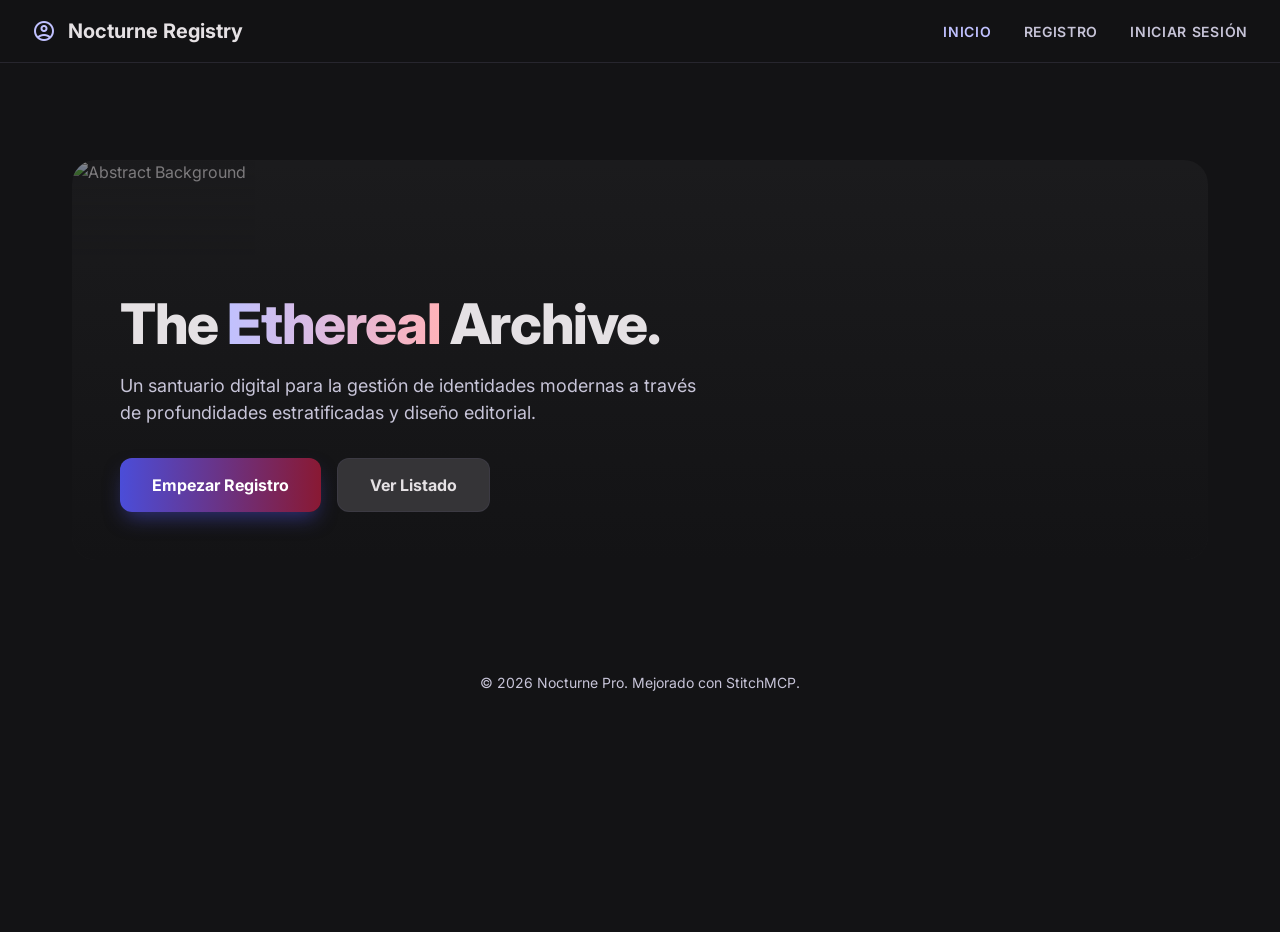
==== public/template/index.html @ ec6bef7e "Feat: implementacion completa de diseño premium Nocturne y ajustes de navegacion" ====
<!DOCTYPE html>
<html lang="es">
<head>
    <meta charset="UTF-8">
    <meta name="viewport" content="width=device-width, initial-scale=1.0">
    <title>Nocturne Registry | Inicio</title>
    <meta name="description" content="Gestión profesional de usuarios con estética editorial.">
    <link rel="preconnect" href="https://fonts.googleapis.com">
    <link rel="preconnect" href="https://fonts.gstatic.com" crossorigin>
    <link href="https://fonts.googleapis.com/css2?family=Inter:wght@400;500;600;800&display=swap" rel="stylesheet">
    <link href="https://fonts.googleapis.com/css2?family=Material+Symbols+Outlined:wght,FILL@100..700,0..1&display=swap" rel="stylesheet">
    <link rel="stylesheet" href="../../static/css/styles.css">
</head>
<body>
    <header>
        <div class="logo">
            <span class="material-symbols-outlined logo-icon">account_circle</span>
            Nocturne Registry
        </div>
        <nav>
            <ul>
                <li><a href="index.html" class="active">Inicio</a></li>
                <li><a href="registro.html">Registro</a></li>
                <li><a href="login.html">Iniciar Sesión</a></li>
            </ul>
        </nav>
    </header>

    <div class="container" style="margin-top: 2rem;">
        <main>
            <section class="hero">
                <div class="hero-bg">
                    <img src="https://images.unsplash.com/photo-1618005182384-a83a8bd57fbe?q=80&w=2564&auto=format&fit=crop" alt="Abstract Background">
                    <div class="hero-gradient"></div>
                </div>
                <div class="hero-content">
                    <h2>The <span class="text-gradient">Ethereal</span> Archive.</h2>
                    <p>Un santuario digital para la gestión de identidades modernas a través de profundidades estratificadas y diseño editorial.</p>
                    <div style="display: flex; gap: 1rem;">
                        <a href="registro.html" class="btn btn-primary">Empezar Registro</a>
                        <a href="lista.html" class="btn btn-outline">Ver Listado</a>
                    </div>
                </div>
            </section>
        </main>

        <footer class="footer">
            &copy; 2026 Nocturne Pro. Mejorado con StitchMCP.
        </footer>
    </div>
</body>
</html>
---- static/css/styles.css ----
/* Nocturne Design System - Enhanced via StitchMCP */
:root {
    --bg-main: #131315;
    --surface: #201f21;
    --surface-low: #1b1b1d;
    --surface-highest: #353437;
    --primary: #c0c1ff;
    --primary-container: #4b4dd8;
    --secondary: #ffb2b9;
    --secondary-container: #891933;
    --on-surface: #e5e1e4;
    --on-surface-variant: #c7c4d8;
    --outline-variant: rgba(70, 69, 85, 0.4);
    --glass-bg: rgba(53, 52, 55, 0.4);
    --glass-blur: blur(20px) saturate(180%);
}

* {
    margin: 0;
    padding: 0;
    box-sizing: border-box;
}

body {
    background-color: var(--bg-main);
    color: var(--on-surface);
    font-family: 'Inter', system-ui, -apple-system, sans-serif;
    -webkit-font-smoothing: antialiased;
    line-height: 1.5;
    min-height: 100vh;
}

.container {
    max-width: 1200px;
    margin: 0 auto;
    padding: 2rem;
}

/* Glassmorphism Components */
.glass-panel {
    background: var(--glass-bg);
    backdrop-filter: var(--glass-blur);
    -webkit-backdrop-filter: var(--glass-blur);
    border: 1px solid var(--outline-variant);
    border-radius: 1rem;
    box-shadow: 0 20px 40px rgba(0, 0, 0, 0.4), 0 0 15px rgba(192, 193, 255, 0.05);
}

/* Typography Enhancements */
h1, h2, h3 {
    letter-spacing: -0.025em;
    font-weight: 800;
}

.text-gradient {
    background: linear-gradient(to right, var(--primary), var(--secondary));
    -webkit-background-clip: text;
    -webkit-text-fill-color: transparent;
}

/* Header & Nav */
header {
    position: fixed;
    top: 0;
    left: 0;
    width: 100%;
    z-index: 100;
    display: flex;
    justify-content: space-between;
    align-items: center;
    padding: 1rem 2rem;
    background: rgba(19, 19, 21, 0.6);
    backdrop-filter: blur(20px);
    border-bottom: 1px solid var(--outline-variant);
}

.logo {
    display: flex;
    align-items: center;
    gap: 0.75rem;
    font-size: 1.25rem;
    font-weight: 700;
    color: var(--on-surface);
}

.logo-icon {
    color: var(--primary);
}

nav ul {
    display: flex;
    list-style: none;
    gap: 2rem;
}

nav a {
    text-decoration: none;
    color: var(--on-surface-variant);
    font-size: 0.875rem;
    font-weight: 600;
    text-transform: uppercase;
    letter-spacing: 0.05em;
    transition: color 0.3s;
}

nav a:hover, nav a.active {
    color: var(--primary);
}

/* Hero Section */
.hero {
    position: relative;
    height: 400px;
    border-radius: 1.5rem;
    overflow: hidden;
    margin: 6rem 0 3rem;
    display: flex;
    flex-direction: column;
    justify-content: flex-end;
    padding: 3rem;
    background-color: var(--surface-low);
}

.hero-bg {
    position: absolute;
    inset: 0;
    z-index: 0;
}

.hero-bg img {
    width: 100%;
    height: 100%;
    object-cover: cover;
    opacity: 0.5;
    mix-blend-mode: luminosity;
}

.hero-gradient {
    position: absolute;
    inset: 0;
    background: linear-gradient(to top, var(--bg-main) 0%, transparent 100%);
}

.hero-content {
    position: relative;
    z-index: 10;
    max-width: 600px;
}

.hero h2 {
    font-size: 3.5rem;
    margin-bottom: 1rem;
    line-height: 1.1;
}

.hero p {
    color: var(--on-surface-variant);
    font-size: 1.125rem;
    margin-bottom: 2rem;
}

/* Buttons */
.btn {
    display: inline-flex;
    align-items: center;
    justify-content: center;
    padding: 0.875rem 2rem;
    border-radius: 0.75rem;
    font-weight: 700;
    text-decoration: none;
    transition: transform 0.2s, background 0.3s;
    cursor: pointer;
    border: none;
}

.btn-primary {
    background: linear-gradient(to right, var(--primary-container), var(--secondary-container));
    color: white;
    box-shadow: 0 10px 20px -5px rgba(75, 77, 216, 0.5);
}

.btn-primary:active {
    transform: scale(0.98);
}

.btn-outline {
    background: var(--surface-highest);
    color: var(--on-surface);
    border: 1px solid var(--outline-variant);
}

.btn-outline:hover {
    background: rgba(255, 255, 255, 0.05);
}

/* Forms */
.form-card {
    padding: 2.5rem;
    max-width: 550px;
    margin: 0 auto;
}

.form-group {
    margin-bottom: 1.5rem;
}

.form-group label {
    display: block;
    margin-bottom: 0.5rem;
    font-size: 0.875rem;
    font-weight: 500;
    color: var(--on-surface-variant);
    margin-left: 0.25rem;
}

.form-group input {
    width: 100%;
    height: 3.5rem;
    padding: 0 1.25rem;
    background: var(--surface-low);
    border: 1px solid var(--outline-variant);
    border-radius: 0.75rem;
    color: var(--on-surface);
    outline: none;
    transition: border-color 0.3s, box-shadow 0.3s;
}

.form-group input:focus {
    border-color: var(--primary);
    box-shadow: 0 0 0 4px rgba(192, 193, 255, 0.1);
}

/* Tables */
.table-container {
    overflow: hidden;
}

table {
    width: 100%;
    border-collapse: collapse;
}

th {
    background: rgba(255, 255, 255, 0.02);
    text-align: left;
    padding: 1rem 1.5rem;
    font-size: 0.75rem;
    text-transform: uppercase;
    letter-spacing: 0.1em;
    color: var(--on-surface-variant);
    border-bottom: 1px solid var(--outline-variant);
}

td {
    padding: 1.25rem 1.5rem;
    border-bottom: 1px solid var(--outline-variant);
}

tr:last-child td {
    border-bottom: none;
}

tr:hover td {
    background: rgba(255, 255, 255, 0.03);
}

.status-badge {
    display: inline-flex;
    padding: 0.25rem 0.75rem;
    border-radius: 9999px;
    font-size: 0.625rem;
    font-weight: 700;
    text-transform: uppercase;
    letter-spacing: 0.05em;
    background: rgba(192, 193, 255, 0.15);
    color: var(--primary);
}

.status-badge.pending {
    background: rgba(251, 113, 133, 0.15);
    color: var(--secondary);
}

.footer {
    text-align: center;
    padding: 4rem 0;
    color: var(--on-surface-variant);
    font-size: 0.875rem;
}
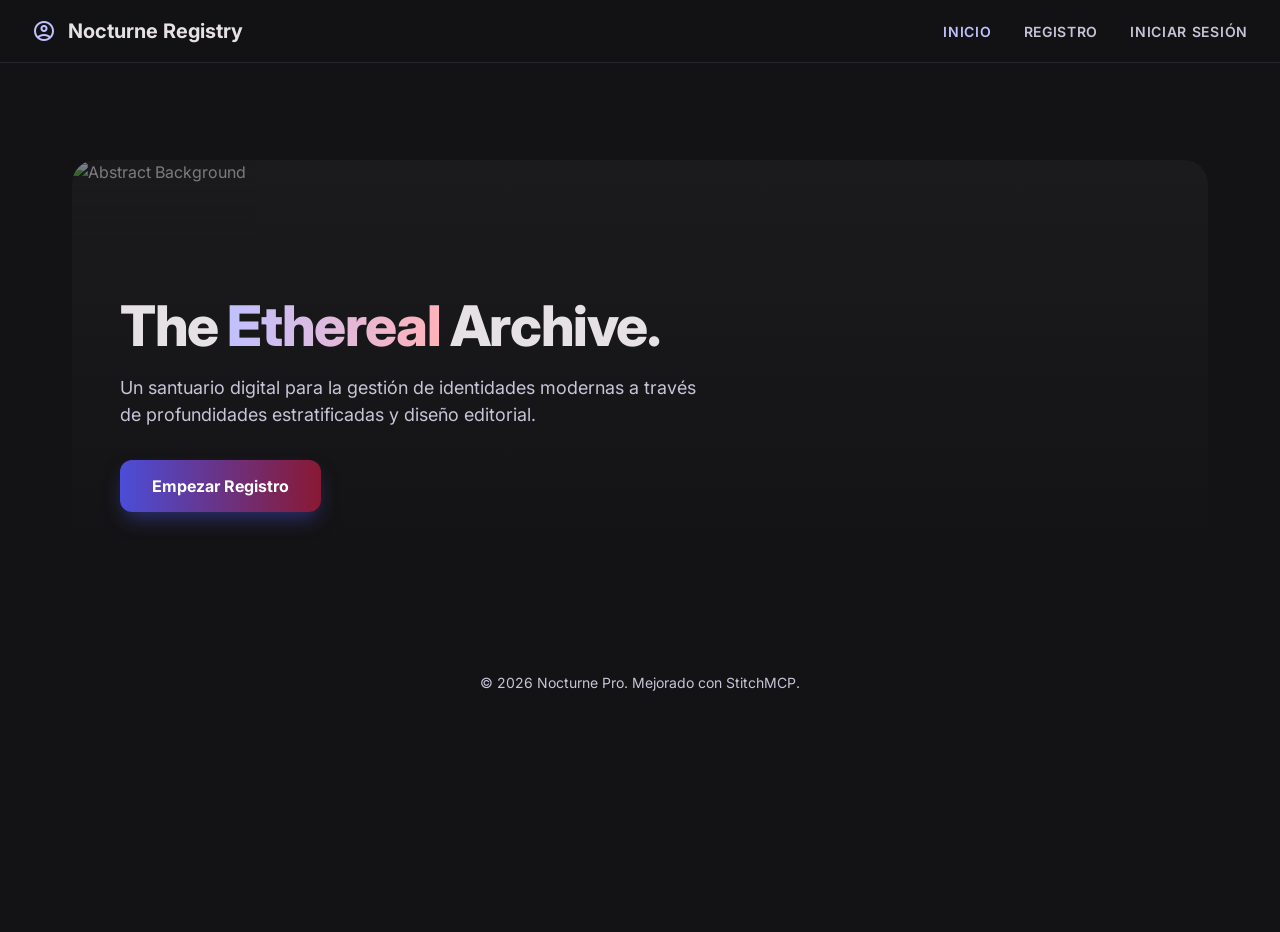
==== commit 96bf5339: "Logic: simulacion de auth y persistencia con LocalStorage" ====
--- a/public/template/index.html
+++ b/public/template/index.html
@@ -38,7 +38,6 @@
                     <p>Un santuario digital para la gestión de identidades modernas a través de profundidades estratificadas y diseño editorial.</p>
                     <div style="display: flex; gap: 1rem;">
                         <a href="registro.html" class="btn btn-primary">Empezar Registro</a>
-                        <a href="lista.html" class="btn btn-outline">Ver Listado</a>
                     </div>
                 </div>
             </section>
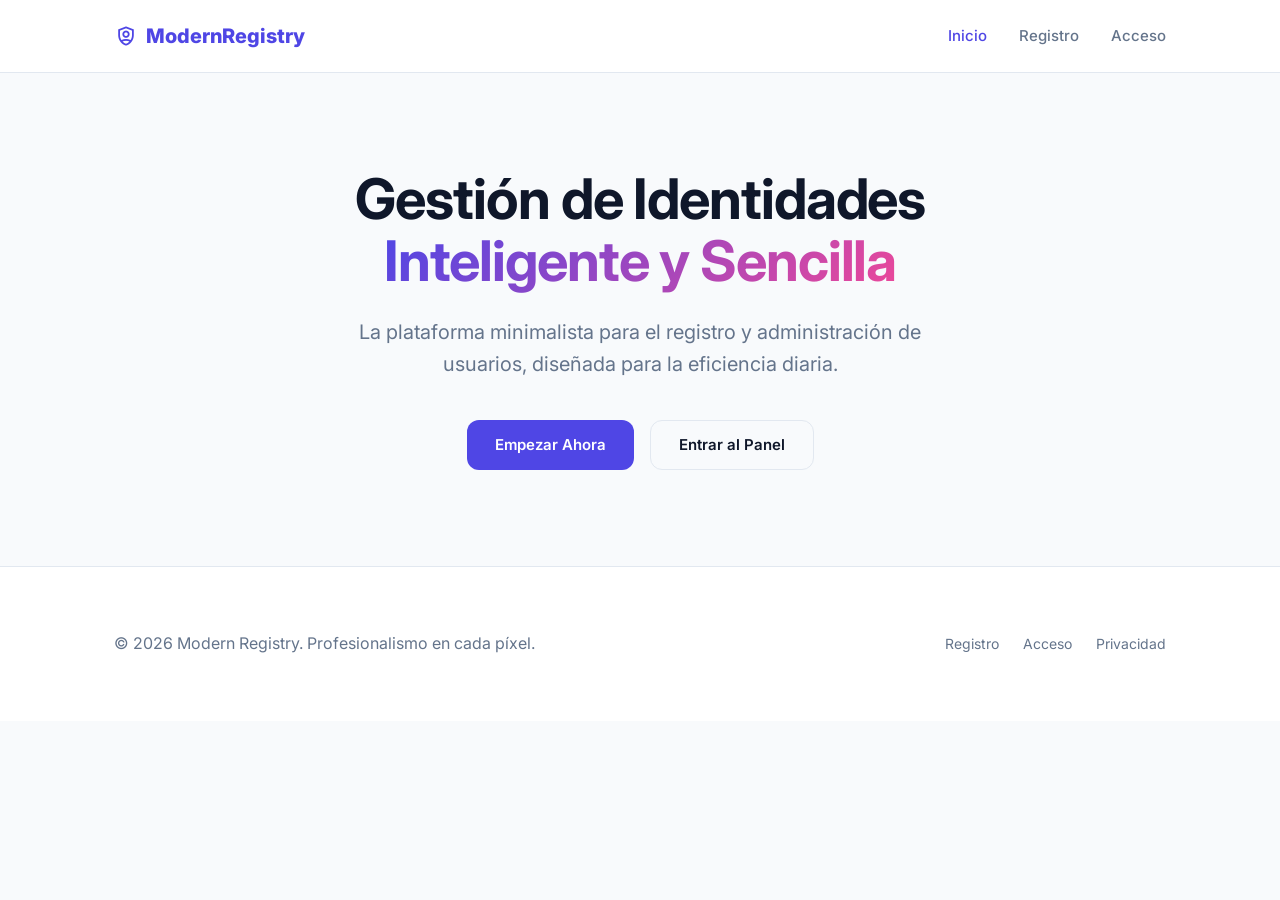
==== commit 3be8c56c: "feat: implement frontend architecture with authentication, user registration, and data persistence u" ====
--- a/public/template/index.html
+++ b/public/template/index.html
@@ -3,49 +3,54 @@
 <head>
     <meta charset="UTF-8">
     <meta name="viewport" content="width=device-width, initial-scale=1.0">
-    <title>Nocturne Registry | Inicio</title>
-    <meta name="description" content="Gestión profesional de usuarios con estética editorial.">
+    <title>Modern Registry | Inicio</title>
     <link rel="preconnect" href="https://fonts.googleapis.com">
     <link rel="preconnect" href="https://fonts.gstatic.com" crossorigin>
     <link href="https://fonts.googleapis.com/css2?family=Inter:wght@400;500;600;800&display=swap" rel="stylesheet">
-    <link href="https://fonts.googleapis.com/css2?family=Material+Symbols+Outlined:wght,FILL@100..700,0..1&display=swap" rel="stylesheet">
+    <link href="https://fonts.googleapis.com/css2?family=Material+Symbols+Outlined&display=swap" rel="stylesheet">
     <link rel="stylesheet" href="../../static/css/styles.css">
 </head>
 <body>
     <header>
-        <div class="logo">
-            <span class="material-symbols-outlined logo-icon">account_circle</span>
-            Nocturne Registry
+        <div class="container">
+            <nav class="navbar">
+                <a href="index.html" class="logo">
+                    <span class="material-symbols-outlined">shield_person</span>
+                    ModernRegistry
+                </a>
+                <ul class="nav-links">
+                    <li><a href="index.html" class="active">Inicio</a></li>
+                    <li><a href="registro.html">Registro</a></li>
+                    <li><a href="login.html">Acceso</a></li>
+                </ul>
+            </nav>
         </div>
-        <nav>
-            <ul>
-                <li><a href="index.html" class="active">Inicio</a></li>
-                <li><a href="registro.html">Registro</a></li>
-                <li><a href="login.html">Iniciar Sesión</a></li>
-            </ul>
-        </nav>
     </header>
 
-    <div class="container" style="margin-top: 2rem;">
-        <main>
-            <section class="hero">
-                <div class="hero-bg">
-                    <img src="https://images.unsplash.com/photo-1618005182384-a83a8bd57fbe?q=80&w=2564&auto=format&fit=crop" alt="Abstract Background">
-                    <div class="hero-gradient"></div>
-                </div>
-                <div class="hero-content">
-                    <h2>The <span class="text-gradient">Ethereal</span> Archive.</h2>
-                    <p>Un santuario digital para la gestión de identidades modernas a través de profundidades estratificadas y diseño editorial.</p>
-                    <div style="display: flex; gap: 1rem;">
-                        <a href="registro.html" class="btn btn-primary">Empezar Registro</a>
-                    </div>
-                </div>
-            </section>
-        </main>
+    <main class="container">
+        <section class="hero">
+            <h1>Gestión de Identidades <br><span class="text-gradient">Inteligente y Sencilla</span></h1>
+            <p>La plataforma minimalista para el registro y administración de usuarios, diseñada para la eficiencia diaria.</p>
+            <div style="display: flex; gap: 1rem; justify-content: center;">
+                <a href="registro.html" class="btn btn-primary">Empezar Ahora</a>
+                <a href="login.html" class="btn btn-outline">Entrar al Panel</a>
+            </div>
+        </section>
+    </main>
 
-        <footer class="footer">
-            &copy; 2026 Nocturne Pro. Mejorado con StitchMCP.
-        </footer>
-    </div>
+    <footer class="footer">
+        <div class="container">
+            <div class="footer-content">
+                <p>&copy; 2026 Modern Registry. Profesionalismo en cada píxel.</p>
+                <ul class="footer-nav">
+                    <li><a href="registro.html">Registro</a></li>
+                    <li><a href="login.html">Acceso</a></li>
+                    <li><a href="#">Privacidad</a></li>
+                </ul>
+            </div>
+        </div>
+    </footer>
+
+    <script src="../../static/js/main.js"></script>
 </body>
 </html>
--- a/static/css/styles.css
+++ b/static/css/styles.css
@@ -1,19 +1,23 @@
-/* Nocturne Design System - Enhanced via StitchMCP */
+/* Modern Zen Design System - Refined & Balanced */
 :root {
-    --bg-main: #131315;
-    --surface: #201f21;
-    --surface-low: #1b1b1d;
-    --surface-highest: #353437;
-    --primary: #c0c1ff;
-    --primary-container: #4b4dd8;
-    --secondary: #ffb2b9;
-    --secondary-container: #891933;
-    --on-surface: #e5e1e4;
-    --on-surface-variant: #c7c4d8;
-    --outline-variant: rgba(70, 69, 85, 0.4);
-    --glass-bg: rgba(53, 52, 55, 0.4);
-    --glass-blur: blur(20px) saturate(180%);
-}
+    --bg-base: #f8fafc; /* Very light slate background */
+    --surface: #ffffff;
+    --surface-low: #f1f5f9;
+    --primary: #4f46e5; /* Indigo 600 */
+    --primary-hover: #4338ca;
+    --secondary: #64748b; /* Slate 500 */
+    --text-main: #0f172a; /* Slate 900 */
+    --text-muted: #64748b;
+    --accent: #ec4899; /* Pink 500 */
+    --border: #e2e8f0;
+    --radius-lg: 1rem;
+    --radius-md: 0.75rem;
+    --shadow-sm: 0 1px 2px 0 rgb(0 0 0 / 0.05);
+    --shadow-md: 0 4px 6px -1px rgb(0 0 0 / 0.1), 0 2px 4px -2px rgb(0 0 0 / 0.1);
+}
+
+/* Dark Mode Override (Optional but keeping base light for "less saturated" feel) */
+/* If user wants dark, we can use slate-900 base */
 
 * {
     margin: 0;
@@ -22,217 +26,215 @@
 }
 
 body {
-    background-color: var(--bg-main);
-    color: var(--on-surface);
+    background-color: var(--bg-base);
+    color: var(--text-main);
     font-family: 'Inter', system-ui, -apple-system, sans-serif;
+    line-height: 1.6;
+    min-height: 100vh;
     -webkit-font-smoothing: antialiased;
-    line-height: 1.5;
-    min-height: 100vh;
 }
 
 .container {
-    max-width: 1200px;
+    max-width: 1100px;
     margin: 0 auto;
-    padding: 2rem;
-}
-
-/* Glassmorphism Components */
-.glass-panel {
-    background: var(--glass-bg);
-    backdrop-filter: var(--glass-blur);
-    -webkit-backdrop-filter: var(--glass-blur);
-    border: 1px solid var(--outline-variant);
-    border-radius: 1rem;
-    box-shadow: 0 20px 40px rgba(0, 0, 0, 0.4), 0 0 15px rgba(192, 193, 255, 0.05);
-}
-
-/* Typography Enhancements */
-h1, h2, h3 {
-    letter-spacing: -0.025em;
-    font-weight: 800;
+    padding: 0 1.5rem;
+}
+
+/* Typography */
+h1, h2, h3, h4 {
+    color: var(--text-main);
+    font-weight: 700;
+    letter-spacing: -0.02em;
 }
 
 .text-gradient {
-    background: linear-gradient(to right, var(--primary), var(--secondary));
+    background: linear-gradient(135deg, var(--primary), var(--accent));
     -webkit-background-clip: text;
     -webkit-text-fill-color: transparent;
 }
 
-/* Header & Nav */
+/* Header & Navigation */
 header {
-    position: fixed;
+    background: var(--surface);
+    border-bottom: 1px solid var(--border);
+    position: sticky;
     top: 0;
-    left: 0;
-    width: 100%;
     z-index: 100;
+}
+
+.navbar {
+    height: 4.5rem;
     display: flex;
     justify-content: space-between;
     align-items: center;
-    padding: 1rem 2rem;
-    background: rgba(19, 19, 21, 0.6);
-    backdrop-filter: blur(20px);
-    border-bottom: 1px solid var(--outline-variant);
 }
 
 .logo {
     display: flex;
     align-items: center;
-    gap: 0.75rem;
+    gap: 0.5rem;
     font-size: 1.25rem;
-    font-weight: 700;
-    color: var(--on-surface);
-}
-
-.logo-icon {
+    font-weight: 800;
     color: var(--primary);
-}
-
-nav ul {
+    text-decoration: none;
+}
+
+.nav-links {
     display: flex;
     list-style: none;
     gap: 2rem;
 }
 
-nav a {
+.nav-links a {
     text-decoration: none;
-    color: var(--on-surface-variant);
+    color: var(--secondary);
+    font-weight: 500;
+    font-size: 0.9375rem;
+    transition: color 0.2s;
+}
+
+.nav-links a:hover, .nav-links a.active {
+    color: var(--primary);
+}
+
+/* Main Layout */
+main {
+    padding: 4rem 0;
+}
+
+/* Sections */
+.hero {
+    text-align: center;
+    padding: 6rem 0;
+    animation: slideUp 0.6s ease-out;
+}
+
+@keyframes slideUp {
+    from { opacity: 0; transform: translateY(20px); }
+    to { opacity: 1; transform: translateY(0); }
+}
+
+.hero h1 {
+    font-size: 3.5rem;
+    margin-bottom: 1.5rem;
+    line-height: 1.1;
+}
+
+.hero p {
+    font-size: 1.25rem;
+    color: var(--text-muted);
+    max-width: 600px;
+    margin: 0 auto 2.5rem;
+}
+
+/* Cards & Forms */
+.card {
+    background: var(--surface);
+    border: 1px solid var(--border);
+    border-radius: var(--radius-lg);
+    padding: 2.5rem;
+    box-shadow: var(--shadow-sm);
+    animation: slideUp 0.5s ease-out; /* Added entrance animation */
+}
+
+.form-auth {
+    max-width: 440px;
+    margin: 4rem auto; /* Added vertical margin */
+}
+
+.form-group {
+    margin-bottom: 1.25rem;
+}
+
+.form-group label {
+    display: block;
     font-size: 0.875rem;
     font-weight: 600;
-    text-transform: uppercase;
-    letter-spacing: 0.05em;
-    transition: color 0.3s;
-}
-
-nav a:hover, nav a.active {
-    color: var(--primary);
-}
-
-/* Hero Section */
-.hero {
-    position: relative;
-    height: 400px;
-    border-radius: 1.5rem;
-    overflow: hidden;
-    margin: 6rem 0 3rem;
-    display: flex;
-    flex-direction: column;
-    justify-content: flex-end;
-    padding: 3rem;
-    background-color: var(--surface-low);
-}
-
-.hero-bg {
-    position: absolute;
-    inset: 0;
-    z-index: 0;
-}
-
-.hero-bg img {
+    margin-bottom: 0.5rem;
+    color: var(--text-main);
+}
+
+.form-group input {
     width: 100%;
-    height: 100%;
-    object-cover: cover;
-    opacity: 0.5;
-    mix-blend-mode: luminosity;
-}
-
-.hero-gradient {
-    position: absolute;
-    inset: 0;
-    background: linear-gradient(to top, var(--bg-main) 0%, transparent 100%);
-}
-
-.hero-content {
-    position: relative;
-    z-index: 10;
-    max-width: 600px;
-}
-
-.hero h2 {
-    font-size: 3.5rem;
-    margin-bottom: 1rem;
-    line-height: 1.1;
-}
-
-.hero p {
-    color: var(--on-surface-variant);
-    font-size: 1.125rem;
-    margin-bottom: 2rem;
-}
+    padding: 0.75rem 1rem;
+    border: 1px solid var(--border);
+    border-radius: var(--radius-md);
+    background: var(--bg-base);
+    font-size: 1rem;
+    transition: all 0.2s;
+}
+
+.form-group input:focus {
+    outline: none;
+    border-color: var(--primary);
+    box-shadow: 0 0 0 3px rgba(79, 70, 229, 0.1);
+}
+
+/* Transitions */
+.page-transition {
+    transition: opacity 0.5s ease, transform 0.5s ease;
+}
+
+.fade-out {
+    opacity: 0;
+    transform: translateY(-10px);
+}
+
+@keyframes pulse-save {
+    0% { transform: scale(1); }
+    50% { transform: scale(0.98); opacity: 0.7; }
+    100% { transform: scale(0.95); opacity: 0; }
+}
+
+.animate-save {
+    animation: pulse-save 0.6s forwards ease-in-out;
+}
+
 
 /* Buttons */
 .btn {
     display: inline-flex;
     align-items: center;
     justify-content: center;
-    padding: 0.875rem 2rem;
-    border-radius: 0.75rem;
-    font-weight: 700;
+    padding: 0.75rem 1.75rem;
+    border-radius: var(--radius-md);
+    font-weight: 600;
+    font-size: 0.9375rem;
     text-decoration: none;
-    transition: transform 0.2s, background 0.3s;
+    transition: all 0.2s;
     cursor: pointer;
     border: none;
 }
 
 .btn-primary {
-    background: linear-gradient(to right, var(--primary-container), var(--secondary-container));
+    background-color: var(--primary);
     color: white;
-    box-shadow: 0 10px 20px -5px rgba(75, 77, 216, 0.5);
-}
-
-.btn-primary:active {
-    transform: scale(0.98);
+}
+
+.btn-primary:hover {
+    background-color: var(--primary-hover);
+    transform: translateY(-1px);
+    box-shadow: var(--shadow-md);
 }
 
 .btn-outline {
-    background: var(--surface-highest);
-    color: var(--on-surface);
-    border: 1px solid var(--outline-variant);
+    background: transparent;
+    border: 1px solid var(--border);
+    color: var(--text-main);
 }
 
 .btn-outline:hover {
-    background: rgba(255, 255, 255, 0.05);
-}
-
-/* Forms */
-.form-card {
-    padding: 2.5rem;
-    max-width: 550px;
-    margin: 0 auto;
-}
-
-.form-group {
-    margin-bottom: 1.5rem;
-}
-
-.form-group label {
-    display: block;
-    margin-bottom: 0.5rem;
-    font-size: 0.875rem;
-    font-weight: 500;
-    color: var(--on-surface-variant);
-    margin-left: 0.25rem;
-}
-
-.form-group input {
-    width: 100%;
-    height: 3.5rem;
-    padding: 0 1.25rem;
     background: var(--surface-low);
-    border: 1px solid var(--outline-variant);
-    border-radius: 0.75rem;
-    color: var(--on-surface);
-    outline: none;
-    transition: border-color 0.3s, box-shadow 0.3s;
-}
-
-.form-group input:focus {
-    border-color: var(--primary);
-    box-shadow: 0 0 0 4px rgba(192, 193, 255, 0.1);
+    border-color: var(--secondary);
 }
 
 /* Tables */
-.table-container {
+.table-wrapper {
+    background: var(--surface);
+    border: 1px solid var(--border);
+    border-radius: var(--radius-lg);
     overflow: hidden;
+    box-shadow: var(--shadow-sm);
 }
 
 table {
@@ -241,49 +243,66 @@
 }
 
 th {
-    background: rgba(255, 255, 255, 0.02);
+    background: var(--surface-low);
     text-align: left;
-    padding: 1rem 1.5rem;
+    padding: 0.75rem 1.5rem;
     font-size: 0.75rem;
     text-transform: uppercase;
-    letter-spacing: 0.1em;
-    color: var(--on-surface-variant);
-    border-bottom: 1px solid var(--outline-variant);
+    letter-spacing: 0.05em;
+    color: var(--text-muted);
 }
 
 td {
     padding: 1.25rem 1.5rem;
-    border-bottom: 1px solid var(--outline-variant);
-}
-
-tr:last-child td {
-    border-bottom: none;
+    border-top: 1px solid var(--border);
 }
 
 tr:hover td {
-    background: rgba(255, 255, 255, 0.03);
-}
-
-.status-badge {
-    display: inline-flex;
-    padding: 0.25rem 0.75rem;
+    background: #fafafa;
+}
+
+.badge {
+    padding: 0.25rem 0.625rem;
     border-radius: 9999px;
-    font-size: 0.625rem;
-    font-weight: 700;
-    text-transform: uppercase;
-    letter-spacing: 0.05em;
-    background: rgba(192, 193, 255, 0.15);
+    font-size: 0.75rem;
+    font-weight: 600;
+}
+
+.badge-success { background: #dcfce7; color: #166534; }
+.badge-warning { background: #fef9c3; color: #854d0e; }
+
+/* Utilities */
+.material-symbols-outlined {
+    font-variation-settings: 'FILL' 0, 'wght' 400, 'GRAD' 0, 'opsz' 20;
+}
+
+/* Footer (Simplified but premium) */
+.footer {
+    background: var(--surface);
+    border-top: 1px solid var(--border);
+    padding: 4rem 0;
+    margin-top: auto;
+    color: var(--text-muted);
+}
+
+.footer-content {
+    display: flex;
+    justify-content: space-between;
+    align-items: center;
+}
+
+.footer-nav {
+    display: flex;
+    gap: 1.5rem;
+    list-style: none;
+}
+
+.footer-nav a {
+    color: var(--text-muted);
+    text-decoration: none;
+    font-size: 0.875rem;
+}
+
+.footer-nav a:hover {
     color: var(--primary);
 }
-
-.status-badge.pending {
-    background: rgba(251, 113, 133, 0.15);
-    color: var(--secondary);
-}
-
-.footer {
-    text-align: center;
-    padding: 4rem 0;
-    color: var(--on-surface-variant);
-    font-size: 0.875rem;
-}
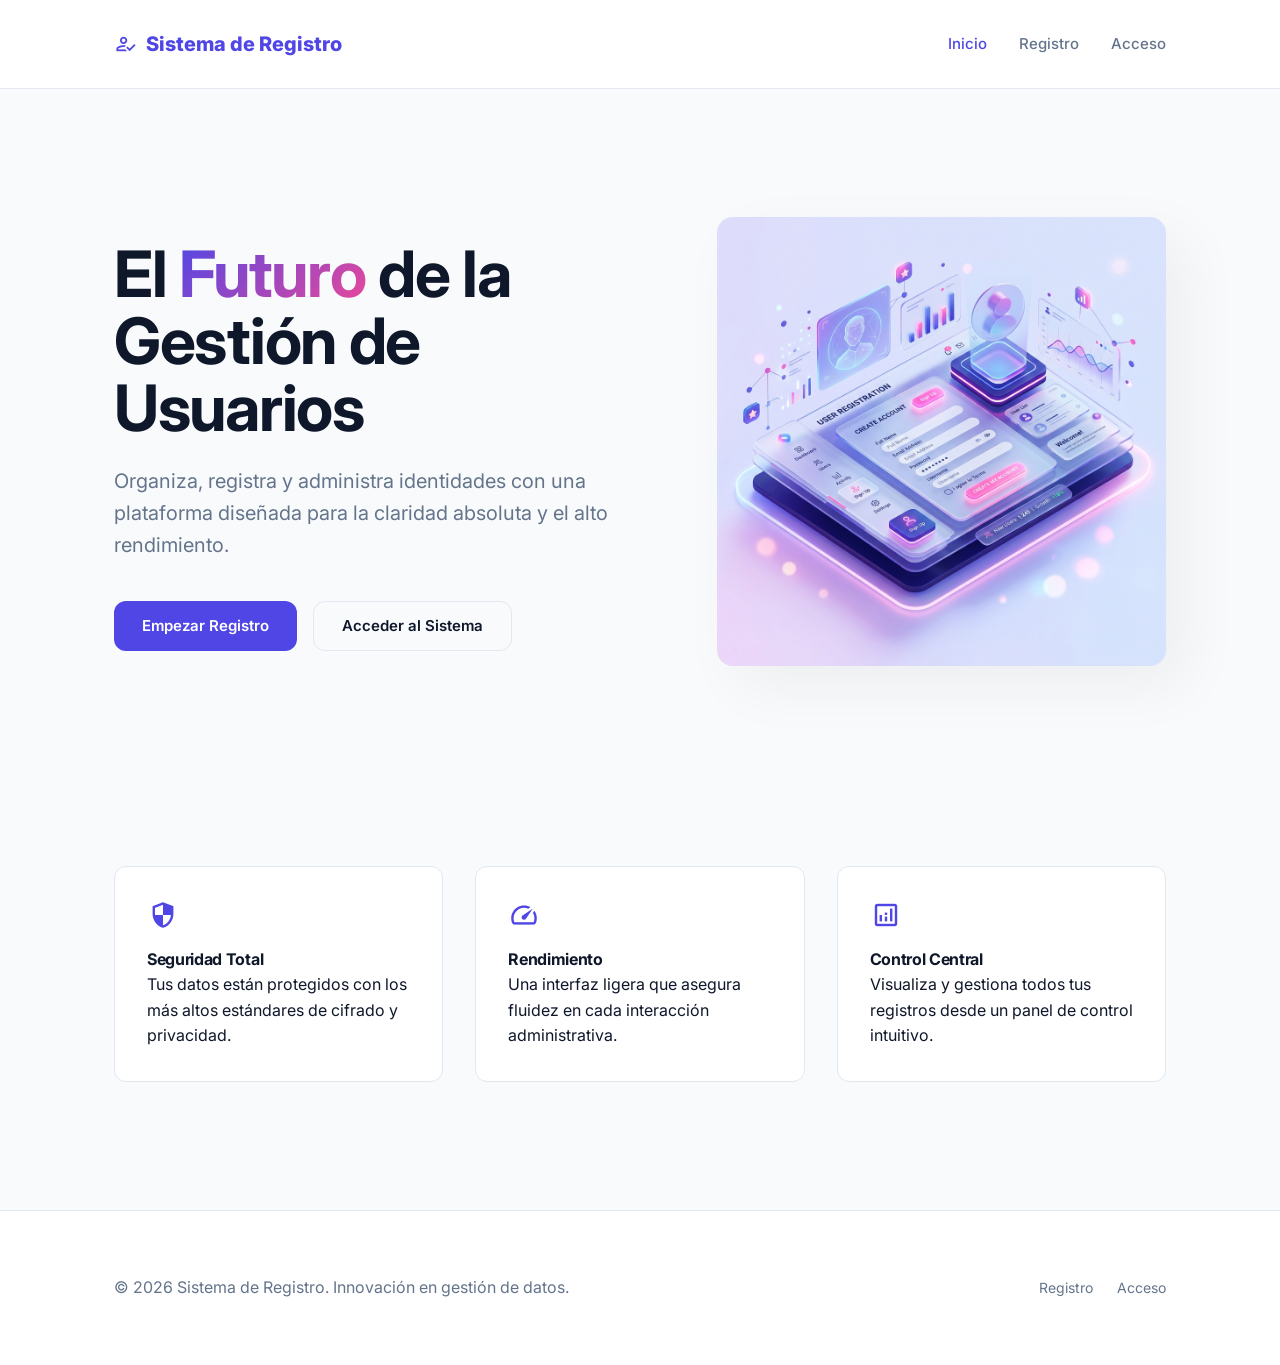
==== commit 150e3445: "feat: implement frontend structure with authentication, registration, and user management pages" ====
--- a/public/template/index.html
+++ b/public/template/index.html
@@ -3,7 +3,7 @@
 <head>
     <meta charset="UTF-8">
     <meta name="viewport" content="width=device-width, initial-scale=1.0">
-    <title>Modern Registry | Inicio</title>
+    <title>Sistema de Registro | Inicio</title>
     <link rel="preconnect" href="https://fonts.googleapis.com">
     <link rel="preconnect" href="https://fonts.gstatic.com" crossorigin>
     <link href="https://fonts.googleapis.com/css2?family=Inter:wght@400;500;600;800&display=swap" rel="stylesheet">
@@ -15,8 +15,8 @@
         <div class="container">
             <nav class="navbar">
                 <a href="index.html" class="logo">
-                    <span class="material-symbols-outlined">shield_person</span>
-                    ModernRegistry
+                    <span class="material-symbols-outlined">how_to_reg</span>
+                    Sistema de Registro
                 </a>
                 <ul class="nav-links">
                     <li><a href="index.html" class="active">Inicio</a></li>
@@ -29,11 +29,34 @@
 
     <main class="container">
         <section class="hero">
-            <h1>Gestión de Identidades <br><span class="text-gradient">Inteligente y Sencilla</span></h1>
-            <p>La plataforma minimalista para el registro y administración de usuarios, diseñada para la eficiencia diaria.</p>
-            <div style="display: flex; gap: 1rem; justify-content: center;">
-                <a href="registro.html" class="btn btn-primary">Empezar Ahora</a>
-                <a href="login.html" class="btn btn-outline">Entrar al Panel</a>
+            <div class="hero-content">
+                <h1>El <span class="text-gradient">Futuro</span> de la Gestión de Usuarios</h1>
+                <p>Organiza, registra y administra identidades con una plataforma diseñada para la claridad absoluta y el alto rendimiento.</p>
+                <div style="display: flex; gap: 1rem;">
+                    <a href="registro.html" class="btn btn-primary">Empezar Registro</a>
+                    <a href="login.html" class="btn btn-outline">Acceder al Sistema</a>
+                </div>
+            </div>
+            <div class="hero-image-container">
+                <img src="../../static/image/hero.png" alt="Sistema de Registro Dashboard" class="hero-image">
+            </div>
+        </section>
+
+        <section class="feature-grid">
+            <div class="feature-card">
+                <span class="material-symbols-outlined">security</span>
+                <h4>Seguridad Total</h4>
+                <p>Tus datos están protegidos con los más altos estándares de cifrado y privacidad.</p>
+            </div>
+            <div class="feature-card">
+                <span class="material-symbols-outlined">speed</span>
+                <h4>Rendimiento</h4>
+                <p>Una interfaz ligera que asegura fluidez en cada interacción administrativa.</p>
+            </div>
+            <div class="feature-card">
+                <span class="material-symbols-outlined">analytics</span>
+                <h4>Control Central</h4>
+                <p>Visualiza y gestiona todos tus registros desde un panel de control intuitivo.</p>
             </div>
         </section>
     </main>
@@ -41,11 +64,10 @@
     <footer class="footer">
         <div class="container">
             <div class="footer-content">
-                <p>&copy; 2026 Modern Registry. Profesionalismo en cada píxel.</p>
+                <p>&copy; 2026 Sistema de Registro. Innovación en gestión de datos.</p>
                 <ul class="footer-nav">
                     <li><a href="registro.html">Registro</a></li>
                     <li><a href="login.html">Acceso</a></li>
-                    <li><a href="#">Privacidad</a></li>
                 </ul>
             </div>
         </div>
--- a/static/css/styles.css
+++ b/static/css/styles.css
@@ -63,7 +63,7 @@
 }
 
 .navbar {
-    height: 4.5rem;
+    height: 5.5rem; /* Slightly taller */
     display: flex;
     justify-content: space-between;
     align-items: center;
@@ -104,28 +104,56 @@
 
 /* Sections */
 .hero {
-    text-align: center;
-    padding: 6rem 0;
+    display: grid;
+    grid-template-columns: 1.2fr 1fr;
+    gap: 4rem;
+    align-items: center;
+    text-align: left;
+    padding: 8rem 0;
     animation: slideUp 0.6s ease-out;
 }
 
-@keyframes slideUp {
-    from { opacity: 0; transform: translateY(20px); }
-    to { opacity: 1; transform: translateY(0); }
+.hero-image {
+    width: 100%;
+    border-radius: var(--radius-lg);
+    box-shadow: 20px 20px 60px rgba(0,0,0,0.05);
+    background: white;
 }
 
 .hero h1 {
-    font-size: 3.5rem;
+    font-size: 4rem;
     margin-bottom: 1.5rem;
-    line-height: 1.1;
+    line-height: 1.05;
 }
 
 .hero p {
     font-size: 1.25rem;
     color: var(--text-muted);
-    max-width: 600px;
-    margin: 0 auto 2.5rem;
-}
+    margin-bottom: 2.5rem;
+}
+
+/* Feature Grid for Landing */
+.feature-grid {
+    display: grid;
+    grid-template-columns: repeat(3, 1fr);
+    gap: 2rem;
+    margin: 4rem 0 8rem;
+}
+
+.feature-card {
+    background: white;
+    padding: 2rem;
+    border-radius: var(--radius-md);
+    border: 1px solid var(--border);
+}
+
+.feature-card span {
+    color: var(--primary);
+    font-size: 2rem;
+    margin-bottom: 1rem;
+    display: block;
+}
+
 
 /* Cards & Forms */
 .card {
@@ -228,6 +256,11 @@
     border-color: var(--secondary);
 }
 
+/* Dashboard Improvements */
+.dashboard-container {
+    padding: 4rem 2rem; /* Added generous spacing */
+}
+
 /* Tables */
 .table-wrapper {
     background: var(--surface);
@@ -306,3 +339,62 @@
 .footer-nav a:hover {
     color: var(--primary);
 }
+
+/* Premium Fullscreen Overlay Modal */
+.modal {
+    display: none;
+    position: fixed;
+    top: 0;
+    left: 0;
+    width: 100vw;
+    height: 100vh;
+    background: rgba(255, 255, 255, 0.7); /* Lighter, cleaner overlay */
+    backdrop-filter: blur(12px) saturate(180%);
+    z-index: 1000;
+    align-items: center;
+    justify-content: center;
+    animation: fadeIn 0.3s ease;
+}
+
+@keyframes fadeIn {
+    from { opacity: 0; }
+    to { opacity: 1; }
+}
+
+.modal.active {
+    display: flex;
+}
+
+.modal-content {
+    background: white;
+    width: 90%;
+    max-width: 460px;
+    padding: 3rem;
+    border-radius: 1.5rem;
+    box-shadow: 0 25px 50px -12px rgba(0, 0, 0, 0.1);
+    border: 1px solid var(--border);
+    position: relative;
+    transform: translateY(0);
+    animation: slideUpModal 0.4s cubic-bezier(0.16, 1, 0.3, 1);
+}
+
+@keyframes slideUpModal {
+    from { opacity: 0; transform: translateY(40px); }
+    to { opacity: 1; transform: translateY(0); }
+}
+
+.modal-header {
+    text-align: center;
+    margin-bottom: 2.5rem;
+}
+
+.modal-header h3 {
+    font-size: 1.75rem;
+}
+
+.modal-footer {
+    display: grid;
+    grid-template-columns: 1fr 1fr;
+    gap: 1rem;
+    margin-top: 2.5rem;
+}
